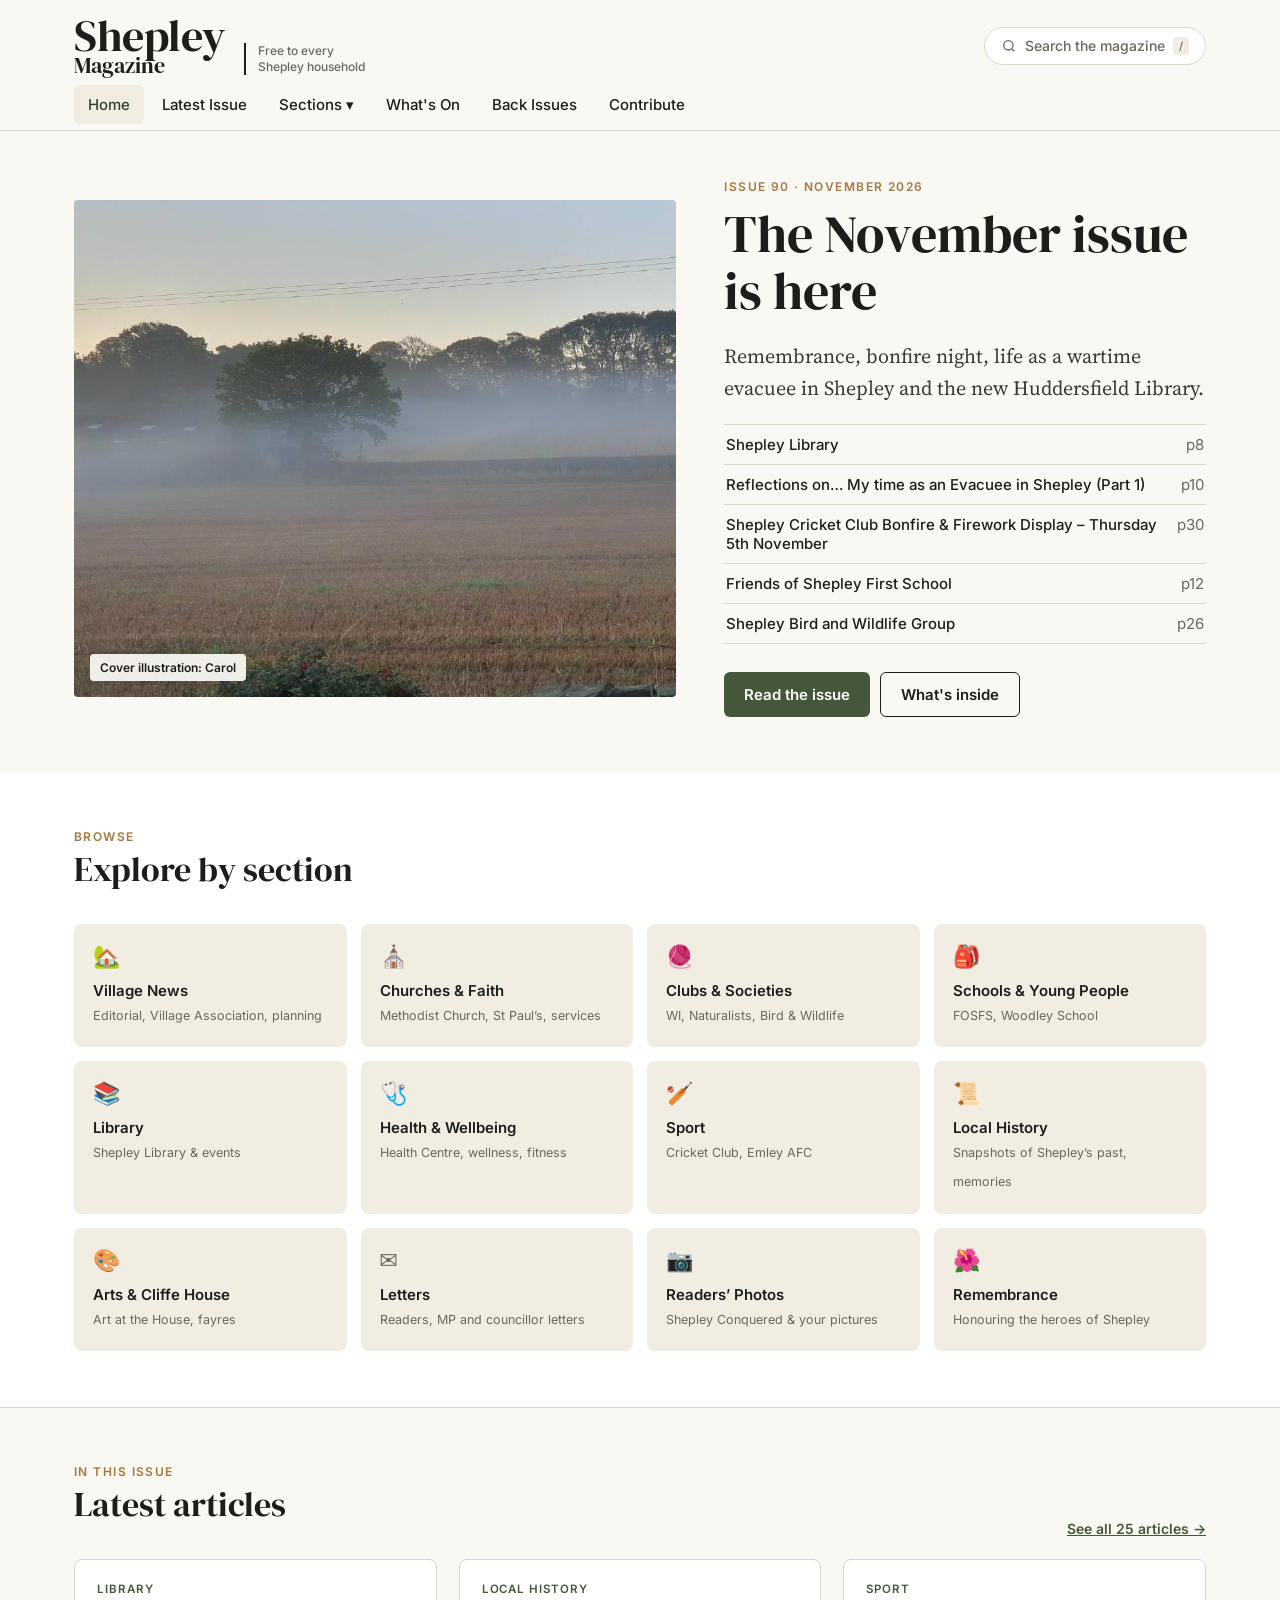
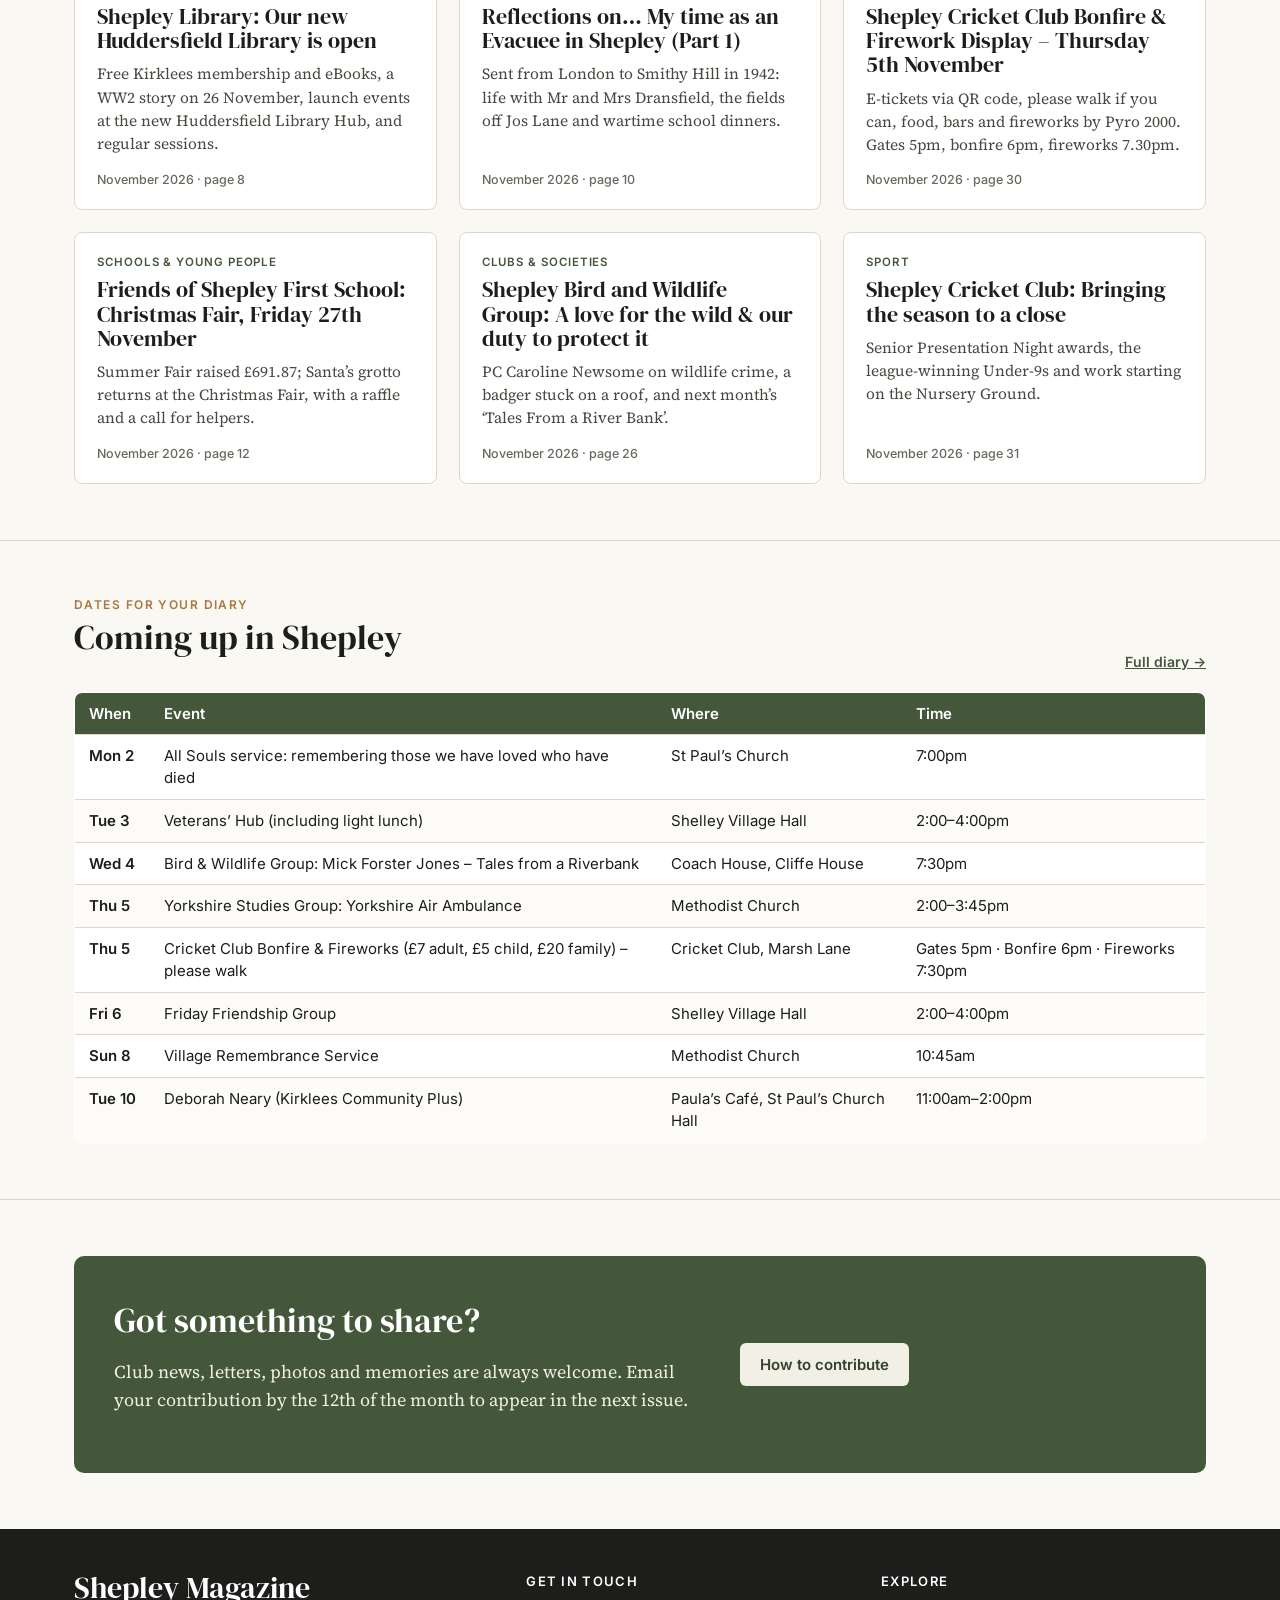
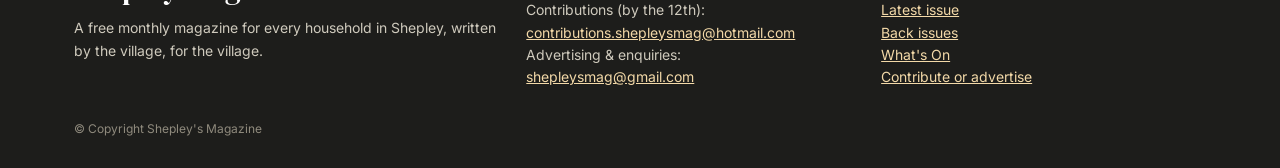
==== index.html @ e67d082a "Launch the Shepley Magazine website with the November 2026 issue Co-Authored-By: Claude Opus 5.5 <no" ====
<!DOCTYPE html>
<html lang="en-GB">
<head>
<meta charset="utf-8">
<meta name="viewport" content="width=device-width, initial-scale=1">
<title>Shepley Magazine</title>
<meta name="description" content="Shepley Magazine – the free monthly magazine for every household in Shepley. Read the latest issue, browse by section, search every article and see what's on in the village.">
<link rel="preconnect" href="https://fonts.googleapis.com">
<link rel="preconnect" href="https://fonts.gstatic.com" crossorigin>
<link href="https://fonts.googleapis.com/css2?family=DM+Serif+Display&family=Source+Serif+4:opsz,wght@8..60,400;8..60,600&family=Inter:wght@400;500;600&display=swap" rel="stylesheet">
<link rel="stylesheet" href="assets/site.css">
<script>window.SITE_BASE = ''; window.SITE_PREVIEW = false;</script>
</head>
<body>
<a class="skip" href="#app">Skip to content</a>
<header class="site">
  <div class="wrap">
    <div class="head-row">
      <a class="mast" href="#home">
        <div class="name">Shepley<small>Magazine</small></div>
        <div class="meta">Free to every<br>Shepley household</div>
      </a>
      <div class="head-tools">
        <button class="search-btn" id="openSearch" aria-label="Search the magazine">
          <svg width="16" height="16" viewBox="0 0 24 24" fill="none" stroke="currentColor" stroke-width="2" aria-hidden="true"><circle cx="11" cy="11" r="7"/><path d="m20 20-3.5-3.5"/></svg>
          <span class="lbl">Search the magazine</span><kbd>/</kbd>
        </button>
        <button class="burger" id="burger" aria-label="Menu">☰</button>
      </div>
    </div>
    <nav class="main" id="nav" aria-label="Main">
      <a href="#home" data-r="home">Home</a>
      <a href="#latest-issue" data-r="latest-issue">Latest Issue</a>
      <div class="dd" id="dd">
        <button id="ddBtn" aria-expanded="false" aria-controls="ddPanel">Sections ▾</button>
        <div class="dd-panel" id="ddPanel"></div>
      </div>
      <a href="#whats-on" data-r="whats-on">What's On</a>
      <a href="#archive" data-r="archive">Back Issues</a>
      <a href="#contribute" data-r="contribute">Contribute</a>
    </nav>
  </div>
</header>

<main id="app"><div class="wrap" style="padding:80px 24px;font-family:Inter,sans-serif;color:#6b675e">Loading…</div></main>

<footer class="site" id="footer"></footer>

<div class="overlay" id="overlay" aria-hidden="true">
  <div class="sbox" role="dialog" aria-label="Search">
    <div class="top">
      <svg width="20" height="20" viewBox="0 0 24 24" fill="none" stroke="#6b675e" stroke-width="2" aria-hidden="true"><circle cx="11" cy="11" r="7"/><path d="m20 20-3.5-3.5"/></svg>
      <input id="q" placeholder="Search articles, clubs, events… e.g. bonfire, library, cricket" autocomplete="off" aria-label="Search">
      <button class="x" id="closeSearch">Esc</button>
    </div>
    <div class="sfilters" id="sfilters"></div>
    <div class="sresults" id="sresults"></div>
    <div class="shint">↑ ↓ to move · Enter to open · Searches every article and every page of every issue</div>
  </div>
</div>

<script src="assets/site.js"></script>
</body>
</html>
---- assets/site.css ----
:root{
  --paper:#faf8f3; --paper2:#f1ede3; --ink:#1d1d1b; --muted:#6b675e; --line:#ddd7c9;
  --green:#45573a; --green-d:#33422a; --gold:#a8793f; --white:#fff;
  --serif:'DM Serif Display',Georgia,serif; --body:'Source Serif 4',Georgia,serif; --sans:'Inter',system-ui,sans-serif;
}
*{box-sizing:border-box}
html{scroll-behavior:smooth}
body{margin:0;background:var(--paper);color:var(--ink);font-family:var(--body);font-size:18px;line-height:1.6}
a{color:var(--green)}
img{max-width:100%;display:block}
.wrap{max-width:1180px;margin:0 auto;padding:0 24px}

/* Header */
header.site{background:var(--paper);border-bottom:1px solid var(--line);position:sticky;top:0;z-index:40}
.head-row{display:flex;align-items:center;justify-content:space-between;gap:20px;padding:16px 0 10px}
.mast{display:flex;align-items:flex-end;gap:18px;text-decoration:none;color:var(--ink)}
.mast .name{font-family:var(--serif);font-size:44px;line-height:.9;letter-spacing:-.5px}
.mast .name small{display:block;font-size:22px;letter-spacing:0}
.mast .meta{border-left:2px solid var(--ink);padding-left:12px;font:500 12px/1.35 var(--sans);color:var(--muted)}
.head-tools{display:flex;gap:10px;align-items:center}
.search-btn{display:flex;align-items:center;gap:8px;border:1px solid var(--line);background:var(--white);border-radius:999px;padding:9px 16px;font:500 14px var(--sans);color:var(--muted);cursor:pointer;min-width:220px}
.search-btn:hover{border-color:var(--green)}
.search-btn kbd{margin-left:auto;font:500 11px var(--sans);background:var(--paper2);border-radius:4px;padding:2px 6px}
.burger{display:none;border:1px solid var(--line);background:var(--white);border-radius:8px;padding:8px 10px;cursor:pointer}
nav.main{display:flex;gap:4px;padding-bottom:6px;font:500 15px var(--sans)}
nav.main > a, nav.main .dd > button{color:var(--ink);text-decoration:none;padding:10px 14px;border-radius:6px;background:none;border:0;font:inherit;cursor:pointer;display:flex;align-items:center;gap:6px}
nav.main > a:hover, nav.main .dd > button:hover, nav.main a.active{background:var(--paper2)}
nav.main a.active{color:var(--green-d)}
nav.main .dd > button.active{background:var(--paper2);color:var(--green-d)}
.dd{position:relative}
.dd-panel{display:none;position:absolute;left:0;top:100%;background:var(--white);border:1px solid var(--line);border-radius:10px;box-shadow:0 18px 40px rgba(0,0,0,.10);padding:18px;width:640px;grid-template-columns:1fr 1fr;gap:4px 18px;z-index:50}
.dd.open .dd-panel{display:grid}
.dd-panel a{display:block;text-decoration:none;color:var(--ink);padding:8px 10px;border-radius:6px}
.dd-panel a:hover{background:var(--paper2)}
.dd-panel a b{display:block;font:600 14px var(--sans)}
.dd-panel a span{display:block;font:400 12.5px/1.35 var(--sans);color:var(--muted)}

/* Generic */
main{min-height:70vh}
.eyebrow{font:600 12px var(--sans);letter-spacing:.12em;text-transform:uppercase;color:var(--gold)}
h1,h2,h3{font-family:var(--serif);font-weight:400;line-height:1.1;margin:.2em 0 .4em}
h1{font-size:52px} h2{font-size:34px} h3{font-size:23px}
.btn{display:inline-flex;align-items:center;gap:8px;background:var(--green);color:#fff;text-decoration:none;border:0;border-radius:6px;padding:12px 20px;font:600 15px var(--sans);cursor:pointer}
.btn:hover{background:var(--green-d)}
.btn.ghost{background:transparent;color:var(--ink);border:1px solid var(--ink)}
.btn.ghost:hover{background:var(--ink);color:#fff}
section.block{padding:56px 0;border-bottom:1px solid var(--line)}
.section-head{display:flex;justify-content:space-between;align-items:end;gap:20px;margin-bottom:22px}
.section-head a{font:600 14px var(--sans)}

/* Hero */
.hero{display:grid;grid-template-columns:1.25fr 1fr;gap:48px;align-items:center;padding:48px 0 56px}
.hero-img{position:relative;border-radius:4px;overflow:hidden;aspect-ratio:4/3.3;background:#ccc}
.hero-img img{width:100%;height:100%;object-fit:cover}
.hero-img .tag{position:absolute;left:16px;bottom:16px;background:rgba(250,248,243,.94);font:600 12px var(--sans);padding:6px 10px;border-radius:4px}
.hero p.lede{font-size:20px;color:#3b3934}
.featured{list-style:none;padding:0;margin:20px 0 28px;border-top:1px solid var(--line)}
.featured li{border-bottom:1px solid var(--line)}
.featured a{display:flex;justify-content:space-between;gap:12px;padding:10px 2px;text-decoration:none;color:var(--ink);font:500 15px var(--sans)}
.featured a:hover{color:var(--green)}
.featured em{font-style:normal;color:var(--muted);font-weight:400}
.hero .actions{display:flex;gap:10px;flex-wrap:wrap}

/* Cards */
.grid{display:grid;grid-template-columns:repeat(3,1fr);gap:22px}
.card{background:var(--white);border:1px solid var(--line);border-radius:8px;padding:22px;text-decoration:none;color:var(--ink);display:flex;flex-direction:column;gap:6px;transition:transform .15s, box-shadow .15s}
.card:hover{transform:translateY(-2px);box-shadow:0 10px 24px rgba(0,0,0,.07)}
.card .cat{font:600 11.5px var(--sans);letter-spacing:.08em;text-transform:uppercase;color:var(--green)}
.card h3{margin:2px 0 4px;font-size:22px}
.card p{margin:0;font-size:15.5px;color:#4a4740;line-height:1.5}
.card .foot{margin-top:auto;padding-top:10px;font:500 12.5px var(--sans);color:var(--muted)}
.sec-tiles{display:grid;grid-template-columns:repeat(4,1fr);gap:14px}
.sec-tile{background:var(--paper2);border-radius:8px;padding:18px;text-decoration:none;color:var(--ink);border:1px solid transparent}
.sec-tile:hover{border-color:var(--green);background:#ebe6d8}
.sec-tile .ico{font-size:22px}
.sec-tile b{display:block;font:600 15px var(--sans);margin-top:8px}
.sec-tile span{font:400 12.5px var(--sans);color:var(--muted)}

/* Diary */
table.diary{width:100%;border-collapse:collapse;font:400 15px/1.45 var(--sans);background:var(--white);border:1px solid var(--line);border-radius:8px;overflow:hidden}
.diary th{text-align:left;background:var(--green);color:#fff;font-weight:600;padding:10px 14px}
.diary td{padding:10px 14px;border-top:1px solid var(--line);vertical-align:top}
.diary td:first-child{white-space:nowrap;font-weight:600}
.diary tr:nth-child(even) td{background:#fcfbf8}
.tabs{display:flex;gap:6px;margin-bottom:16px}
.tabs button{font:600 14px var(--sans);border:1px solid var(--line);background:var(--white);padding:8px 14px;border-radius:999px;cursor:pointer}
.tabs button.on{background:var(--ink);color:#fff;border-color:var(--ink)}

/* Contribute band */
.band{background:var(--green);color:#f2efe6;border-radius:10px;padding:40px;display:grid;grid-template-columns:1.4fr 1fr;gap:30px;align-items:center}
.band h2{color:#fff}
.band .btn{background:#f2efe6;color:var(--green-d)}

/* Article */
.article{max-width:740px;margin:0 auto;padding:48px 0 70px}
.article .crumbs{font:500 13px var(--sans);color:var(--muted);margin-bottom:18px}
.article .crumbs a{color:var(--muted)}
.article h1{font-size:46px}
.article .byline{font:500 14px var(--sans);color:var(--muted);border-top:1px solid var(--line);border-bottom:1px solid var(--line);padding:10px 0;margin:14px 0 26px;display:flex;justify-content:space-between;gap:10px;flex-wrap:wrap}
.article .body p{margin:0 0 1.1em}
.article .pdf-note{background:var(--paper2);border-radius:8px;padding:16px 18px;font:400 14.5px/1.5 var(--sans);margin-top:30px;display:flex;justify-content:space-between;align-items:center;gap:16px;flex-wrap:wrap}
.chips{display:flex;flex-wrap:wrap;gap:6px;margin-top:20px}
.chip{font:500 12.5px var(--sans);background:var(--white);border:1px solid var(--line);padding:5px 10px;border-radius:999px;color:var(--ink);text-decoration:none;cursor:pointer}
.chip.on{background:var(--green);color:#fff;border-color:var(--green)}

/* Archive */
.issues{display:grid;grid-template-columns:repeat(4,1fr);gap:24px}
.issue{text-decoration:none;color:var(--ink)}
.issue .cov{aspect-ratio:612/859;background:var(--paper2);border:1px solid var(--line);border-radius:4px;overflow:hidden;display:flex;align-items:center;justify-content:center;font:500 13px var(--sans);color:var(--muted)}
.issue .cov img{width:100%;height:100%;object-fit:cover}
.issue b{display:block;margin-top:10px;font:600 15px var(--sans)}
.issue span{font:400 13px var(--sans);color:var(--muted)}

/* Search overlay */
.overlay{position:fixed;inset:0;background:rgba(29,29,27,.45);display:none;z-index:100;padding:6vh 16px}
.overlay.open{display:block}
.sbox{max-width:760px;margin:0 auto;background:var(--paper);border-radius:12px;box-shadow:0 30px 70px rgba(0,0,0,.3);overflow:hidden;display:flex;flex-direction:column;max-height:86vh}
.sbox .top{display:flex;align-items:center;gap:10px;padding:14px 18px;border-bottom:1px solid var(--line);background:var(--white)}
.sbox input{flex:1;border:0;outline:0;font:500 19px var(--sans);background:transparent;color:var(--ink)}
.sbox .x{border:0;background:var(--paper2);border-radius:6px;padding:6px 10px;font:600 12px var(--sans);cursor:pointer}
.sfilters{display:flex;gap:6px;flex-wrap:wrap;padding:12px 18px;border-bottom:1px solid var(--line)}
.sresults{overflow:auto;padding:8px 10px 14px}
.res{display:block;text-decoration:none;color:var(--ink);padding:12px 12px;border-radius:8px}
.res:hover,.res.sel{background:var(--paper2)}
.res .cat{font:600 11px var(--sans);letter-spacing:.08em;text-transform:uppercase;color:var(--green)}
.res b{display:block;font:600 16px var(--sans);margin:2px 0}
.res p{margin:0;font:400 14px/1.45 var(--sans);color:#555}
.res mark{background:#f3dfb4;color:inherit;padding:0 1px;border-radius:2px}
.sempty{padding:30px;text-align:center;font:400 15px var(--sans);color:var(--muted)}
.shint{padding:10px 18px;font:400 12px var(--sans);color:var(--muted);border-top:1px solid var(--line);background:var(--white)}

footer.site{background:var(--ink);color:#cfcabd;font:400 14px/1.6 var(--sans);padding:44px 0 30px;margin-top:0}
footer .cols{display:grid;grid-template-columns:1.3fr 1fr 1fr;gap:30px}
footer h4{font:600 13px var(--sans);letter-spacing:.1em;text-transform:uppercase;color:#fff;margin:0 0 10px}
footer a{color:#f3d9a8}
footer .small{margin-top:30px;font-size:12px;color:#8f8a7d}

@media (max-width:900px){
  .hero,.band{grid-template-columns:1fr}
  .grid{grid-template-columns:1fr 1fr}
  .sec-tiles,.issues{grid-template-columns:1fr 1fr}
  footer .cols{grid-template-columns:1fr}
  h1{font-size:40px}
  nav.main{display:none;flex-direction:column;padding:8px 0 14px}
  nav.main.open{display:flex}
  .dd-panel{position:static;width:auto;grid-template-columns:1fr;box-shadow:none;border:0;padding:0 0 0 10px}
  .burger{display:block}
  .search-btn{min-width:0}
  .search-btn .lbl,.search-btn kbd{display:none}
  .mast .meta{display:none}
}
@media (max-width:560px){ .grid{grid-template-columns:1fr} .mast .name{font-size:36px} .diary td:nth-child(3){display:none} }

/* Real-site additions */
.issue-layout{display:grid;grid-template-columns:280px 1fr;gap:44px}
.cov-missing{display:flex;align-items:center;justify-content:center;height:100%;font:500 13px var(--sans);color:var(--muted);text-align:center;padding:10px}
.hero-img.no-photo{background:linear-gradient(135deg,#d9d2bf,#b8ad92)}
.res .pg{font:500 11px var(--sans);color:var(--muted);margin-left:6px;text-transform:none;letter-spacing:0}
.skip{position:absolute;left:-999px}.skip:focus{left:10px;top:10px;background:#fff;padding:8px 12px;z-index:999}
@media(max-width:800px){.issue-layout{grid-template-columns:1fr}}
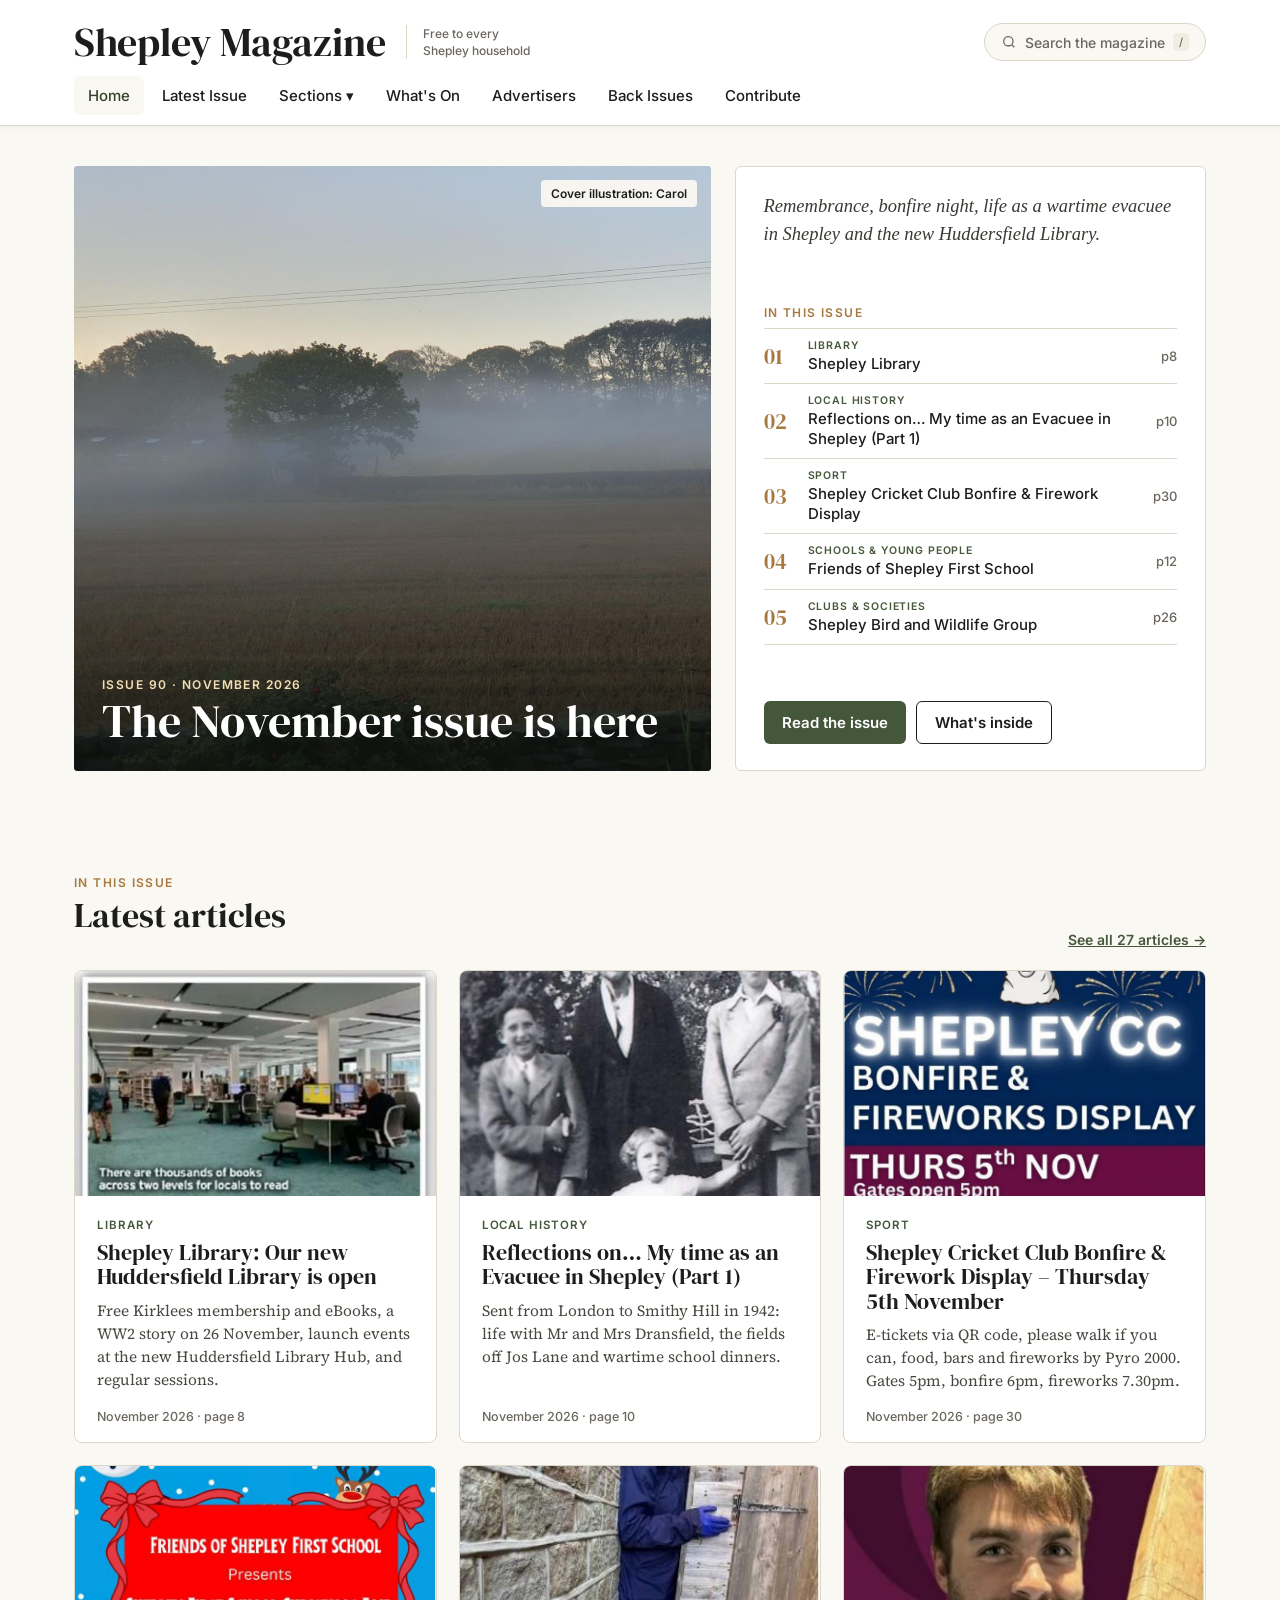
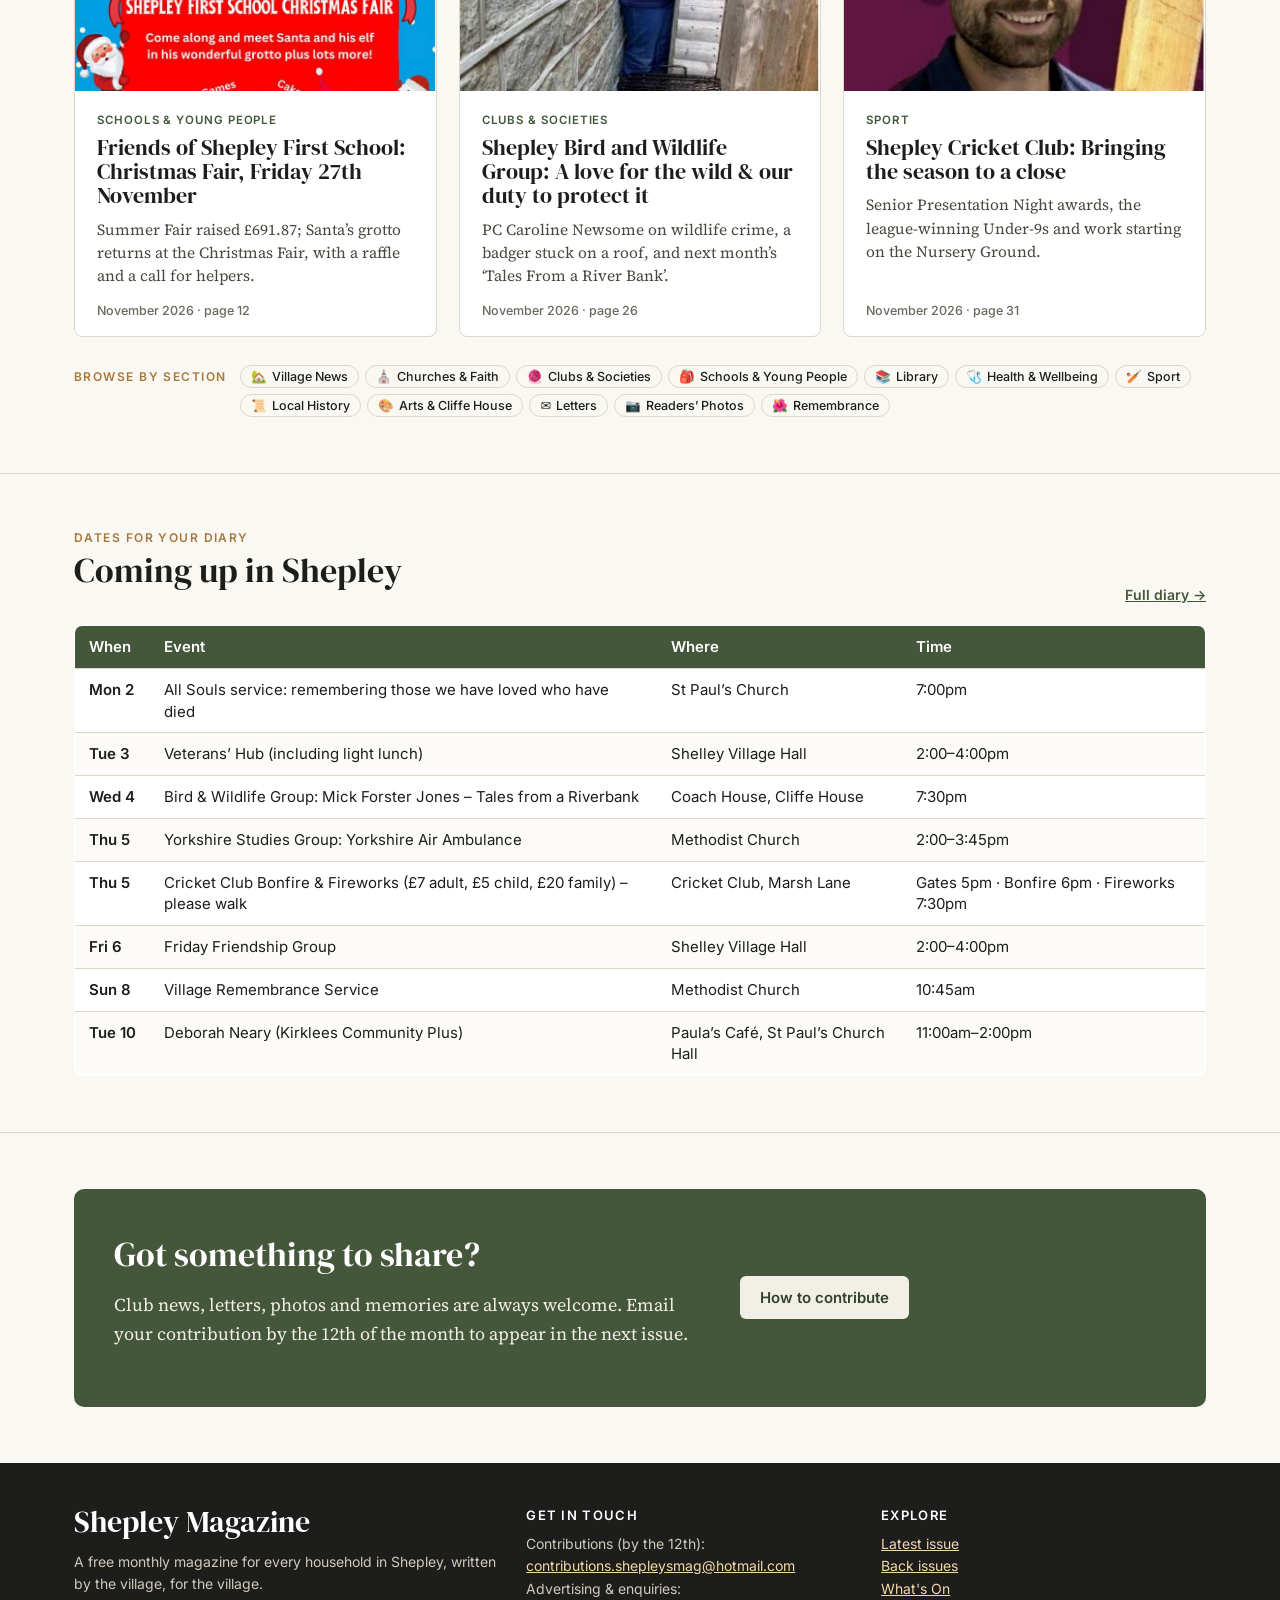
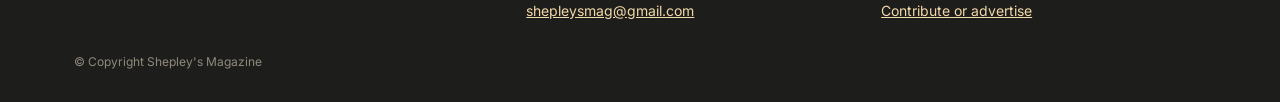
==== commit e7999415: "Publish preview to the live site Header, cover layout, full articles and photos, A–Z advertisers, ph" ====
--- a/index.html
+++ b/index.html
@@ -25,7 +25,7 @@
           <svg width="16" height="16" viewBox="0 0 24 24" fill="none" stroke="currentColor" stroke-width="2" aria-hidden="true"><circle cx="11" cy="11" r="7"/><path d="m20 20-3.5-3.5"/></svg>
           <span class="lbl">Search the magazine</span><kbd>/</kbd>
         </button>
-        <button class="burger" id="burger" aria-label="Menu">☰</button>
+        <button class="burger" id="burger" aria-label="Menu" aria-expanded="false"><span class="burger-ico" aria-hidden="true"><i></i><i></i><i></i></span><span class="burger-lbl">Menu</span></button>
       </div>
     </div>
     <nav class="main" id="nav" aria-label="Main">
@@ -36,6 +36,7 @@
         <div class="dd-panel" id="ddPanel"></div>
       </div>
       <a href="#whats-on" data-r="whats-on">What's On</a>
+      <a href="#advertisers" data-r="advertisers">Advertisers</a>
       <a href="#archive" data-r="archive">Back Issues</a>
       <a href="#contribute" data-r="contribute">Contribute</a>
     </nav>
--- a/assets/site.css
+++ b/assets/site.css
@@ -159,3 +159,194 @@
 .skip{position:absolute;left:-999px}.skip:focus{left:10px;top:10px;background:#fff;padding:8px 12px;z-index:999}
 @media(max-width:800px){.issue-layout{grid-template-columns:1fr}}
 
+
+/* Compact section strip (home page) */
+.sec-strip{display:flex;align-items:baseline;gap:14px;margin-top:28px}
+.sec-strip-label{font:600 12px var(--sans);letter-spacing:.12em;text-transform:uppercase;color:var(--gold);white-space:nowrap}
+.sec-chips{display:flex;flex-wrap:wrap;gap:6px}
+.sec-chip{display:inline-flex;align-items:center;gap:5px;font:500 12.5px var(--sans);color:var(--ink);text-decoration:none;background:var(--paper);border:1px solid var(--line);border-radius:999px;padding:3px 10px;transition:border-color .15s,background .15s}
+.sec-chip:hover{border-color:var(--green);background:var(--paper2);color:var(--green-d)}
+@media(max-width:900px){.sec-strip{flex-direction:column;gap:8px}}
+@media(max-width:600px){.section-head{flex-direction:column;align-items:flex-start;gap:6px}}
+
+/* Photos */
+.card.has-img{padding:0;overflow:hidden}
+.card.has-img > *:not(.card-img){margin-left:22px;margin-right:22px}
+.card.has-img .cat{margin-top:16px}
+.card.has-img .foot{margin-bottom:18px}
+.card-img{display:block;aspect-ratio:16/10;overflow:hidden;background:var(--paper2)}
+.card-img img{width:100%;height:100%;object-fit:cover;transition:transform .3s}
+.card:hover .card-img img{transform:scale(1.03)}
+.article figure{margin:0}
+.article .hero-fig{margin:0 0 28px}
+.article .hero-fig img{width:100%;max-height:520px;object-fit:cover;border-radius:6px}
+.article figcaption{font:400 13px/1.45 var(--sans);color:var(--muted);margin-top:6px}
+.article .zoom{all:unset;cursor:zoom-in;display:block;width:100%}
+.article .zoom img{display:block;width:100%}
+.gallery{display:grid;grid-template-columns:repeat(auto-fill,minmax(200px,1fr));gap:14px;margin:30px 0 10px}
+.gallery img{aspect-ratio:4/3;object-fit:cover;border-radius:6px}
+.gallery.big{grid-template-columns:repeat(auto-fill,minmax(300px,1fr))}
+.gallery.big img{aspect-ratio:auto;max-height:420px;object-fit:cover}
+.article .body h3{font-size:25px;margin:1.4em 0 .4em}
+.article .body ul{padding-left:22px;margin:0 0 1.1em}
+.article .body li{margin:.25em 0}
+.article .body .signoff{font-style:italic;color:var(--muted);text-align:right}
+.article .body a{word-break:break-word}
+#lightbox{position:fixed;inset:0;background:rgba(20,20,18,.92);z-index:300;display:none;align-items:center;justify-content:center;padding:30px}
+#lightbox.open{display:flex}
+#lightbox figure{margin:0;max-width:92vw;max-height:88vh;text-align:center}
+#lightbox img{max-width:92vw;max-height:80vh;object-fit:contain;border-radius:4px}
+#lightbox figcaption{color:#e9e5da;font:400 14px var(--sans);margin-top:10px}
+#lightbox button{position:absolute;background:rgba(255,255,255,.12);color:#fff;border:0;border-radius:50%;width:46px;height:46px;font-size:28px;line-height:1;cursor:pointer}
+#lightbox .lb-x{top:18px;right:18px}
+#lightbox .lb-prev{left:18px;top:50%;transform:translateY(-50%)}
+#lightbox .lb-next{right:18px;top:50%;transform:translateY(-50%)}
+.card-img img{object-position:center 30%}
+@media(max-width:600px){.article .hero-fig img{max-height:340px}.gallery{grid-template-columns:1fr 1fr;gap:10px}.gallery.big{grid-template-columns:1fr}}
+
+/* Tidier header: masthead on one line */
+.head-row{padding:22px 0 14px}
+.mast{align-items:center;gap:20px}
+.mast .name{font-size:40px;line-height:1;letter-spacing:-.3px;white-space:nowrap}
+.mast .name small{display:inline;font-size:inherit;margin-left:.22em}
+.mast .meta{border-left:1px solid var(--line);padding-left:16px;line-height:1.45}
+nav.main{padding-bottom:10px}
+@media(max-width:900px){.mast .name{font-size:30px}.head-row{padding:16px 0 12px}}
+@media(max-width:420px){.mast .name{font-size:26px}}
+
+/* Hero: heading over the photo, side column matches photo height */
+.hero2{align-items:stretch}
+.hero2 .hero-img{aspect-ratio:auto;height:100%;min-height:440px}
+.hero2 .hero-img::after{content:"";position:absolute;inset:0;background:linear-gradient(0deg,rgba(15,18,12,.78) 0%,rgba(15,18,12,.35) 38%,rgba(15,18,12,0) 62%);pointer-events:none}
+.hero2 .hero-over{position:absolute;left:28px;right:28px;bottom:26px;z-index:2;color:#fff}
+.hero2 .hero-over h1{color:#fff;font-size:50px;line-height:1.02;margin:6px 0 0}
+.eyebrow-light{font:600 12px var(--sans);letter-spacing:.12em;text-transform:uppercase;color:#f3dfb4}
+.hero2 .hero-img .tag{left:auto;right:14px;bottom:auto;top:14px;z-index:2}
+.hero2 .hero-side{display:flex;flex-direction:column;justify-content:space-between;gap:16px}
+.hero2 .hero-side .lede{margin:0;font-size:20px;line-height:1.5}
+.hero2 .featured{margin:0}
+.hero2 .actions{margin:0}
+@media(max-width:900px){.hero2 .hero-img{min-height:380px}.hero2 .hero-over h1{font-size:38px}}
+.hero2 .hero-img{min-height:420px;height:auto;position:relative}
+.hero2 .hero-img > img{position:absolute;inset:0;width:100%;height:100%;object-fit:cover}
+.hero2 .hero-side{justify-content:flex-start;gap:22px}
+.hero2 .hero-side .actions{margin-top:auto}
+.hero2{padding:40px 0 48px}
+.hero2 .hero-img{min-height:360px}
+.hero2 .hero-over h1{font-size:46px;text-wrap:balance}
+
+/* Advertisers */
+.ad-pages{display:grid;grid-template-columns:repeat(auto-fill,minmax(280px,1fr));gap:22px;margin-top:26px}
+.ad-pages figure{margin:0}
+.ad-pages .zoom{all:unset;cursor:zoom-in;display:block;width:100%;border:1px solid var(--line);border-radius:6px;overflow:hidden;background:#fff;transition:box-shadow .15s,transform .15s}
+.ad-pages .zoom:hover{box-shadow:0 12px 28px rgba(0,0,0,.12);transform:translateY(-2px)}
+.ad-pages img{display:block;width:100%;height:auto}
+.ad-pages figcaption{font:500 13px var(--sans);color:var(--muted);margin-top:8px}
+.band a{color:#fff}
+#lightbox img{cursor:zoom-in}
+#lightbox.zoomed{align-items:flex-start;overflow:auto}
+#lightbox.zoomed figure{max-width:none;max-height:none}
+#lightbox.zoomed img{max-width:none;max-height:none;width:min(1500px,200vw);cursor:zoom-out}
+
+/* A–Z advertisers */
+.adv-tools{position:sticky;top:0;z-index:5;background:var(--paper);padding:14px 0 12px;margin:18px 0 6px;border-bottom:1px solid var(--line)}
+#advQ{width:100%;max-width:560px;font:500 16px var(--sans);padding:11px 16px;border:1px solid var(--line);border-radius:999px;background:var(--white);outline:none}
+#advQ:focus{border-color:var(--green)}
+.adv-cats{display:flex;flex-wrap:wrap;gap:6px;margin:12px 0}
+.az{display:flex;flex-wrap:wrap;gap:2px;font:600 14px var(--sans)}
+.az a,.az span{display:inline-flex;align-items:center;justify-content:center;width:28px;height:28px;border-radius:5px}
+.az a{color:var(--green-d);text-decoration:none;background:var(--white);border:1px solid var(--line)}
+.az a:hover{background:var(--green);color:#fff;border-color:var(--green)}
+.az span{color:#c9c3b4}
+.adv-letter{font-size:40px;margin:34px 0 14px;color:var(--gold);border-bottom:1px solid var(--line);padding-bottom:6px}
+.adv-grid{display:grid;grid-template-columns:repeat(auto-fill,minmax(320px,1fr));gap:18px}
+.adv{display:flex;flex-direction:column;background:var(--white);border:1px solid var(--line);border-radius:8px;overflow:hidden}
+.adv-img{all:unset;cursor:zoom-in;display:flex;align-items:center;justify-content:center;background:#f4f1ea;height:210px;border-bottom:1px solid var(--line)}
+.adv-img img{max-width:100%;max-height:210px;object-fit:contain;display:block}
+.adv-body{padding:16px 18px 18px;display:flex;flex-direction:column;gap:4px;flex:1}
+.adv-cat{font:600 11px var(--sans);letter-spacing:.08em;text-transform:uppercase;color:var(--green)}
+.adv h3{font-size:21px;margin:2px 0 2px}
+.adv p{margin:0;font-size:15.5px;line-height:1.45;color:#4a4740}
+.adv-links{display:flex;flex-wrap:wrap;gap:8px;margin-top:auto;padding-top:12px}
+.adv-links a{font:600 13px var(--sans);text-decoration:none;color:var(--green-d);border:1px solid var(--line);border-radius:999px;padding:5px 12px}
+.adv-links a:hover{border-color:var(--green);background:var(--paper)}
+.adv-links .adv-tel{background:var(--green);color:#fff;border-color:var(--green)}
+.adv-links .adv-tel:hover{background:var(--green-d)}
+.adv-pages-wrap{margin-top:44px;font:500 15px var(--sans)}
+.adv-pages-wrap summary{cursor:pointer;color:var(--green-d)}
+@media(max-width:600px){.adv-grid{grid-template-columns:1fr}.az a,.az span{width:24px;height:24px;font-size:12px}}
+
+.adv.flash{animation:advflash 2.4s ease}
+@keyframes advflash{0%,40%{box-shadow:0 0 0 4px var(--gold)}100%{box-shadow:0 0 0 0 transparent}}
+@media(max-width:700px){.adv-tools{position:static}}
+.adv-tools{position:static}
+
+/* Show the whole cover photo, uncropped and larger */
+.hero2{grid-template-columns:1.45fr 1fr;gap:44px;align-items:stretch}
+.hero2 .hero-img{aspect-ratio:1600/1521;min-height:0;height:auto}
+.hero2 .hero-img > img{object-fit:contain;background:#d8d4c8}
+.hero2 .hero-side{justify-content:space-between;gap:20px}
+.hero2 .hero-side .lede{font-size:21px}
+.hero2 .featured a{padding:12px 2px}
+@media(max-width:900px){.hero2{grid-template-columns:1fr}}
+
+.hero2 .hero-side .actions{margin-top:0}
+.hero-list-label{font:600 12px var(--sans);letter-spacing:.12em;text-transform:uppercase;color:var(--gold);margin-bottom:8px}
+.hero2 .featured a{padding:13px 2px;font-size:15.5px}
+
+/* Hero v3: photo defines the height; text in a neat panel beside it */
+.hero2{grid-template-columns:minmax(0,1.35fr) minmax(0,1fr);gap:24px;align-items:start}
+.hero2 .hero-img{width:100%;aspect-ratio:1600/1521;height:auto}
+.hero2 .hero-side{height:0;min-height:100%;background:var(--white);border:1px solid var(--line);border-radius:6px;padding:26px 28px;justify-content:space-between;gap:14px;overflow:hidden}
+.hero2 .hero-side .lede{font-size:18.5px;line-height:1.5;font-style:italic;color:#3b3934}
+.hl-list{list-style:none;margin:0;padding:0;border-top:1px solid var(--line)}
+.hl-list li{border-bottom:1px solid var(--line)}
+.hl-list a{display:grid;grid-template-columns:34px 1fr auto;align-items:center;gap:10px;padding:10px 0;text-decoration:none;color:var(--ink)}
+.hl-list a:hover .hl-t{color:var(--green)}
+.hl-n{font-family:var(--serif);font-size:22px;color:var(--gold);line-height:1}
+.hl-t{font:500 15px/1.3 var(--sans)}
+.hl-t small{display:block;font:600 10.5px var(--sans);letter-spacing:.08em;text-transform:uppercase;color:var(--green);margin-bottom:2px}
+.hl-p{font:500 13px var(--sans);color:var(--muted)}
+.hero2 .actions .btn{padding:11px 18px}
+@media(max-width:900px){.hero2{grid-template-columns:1fr}.hero2 .hero-side{height:auto;min-height:0}}
+
+/* Phone: hero photo at its natural size (no gap) */
+@media(max-width:900px){
+  .hero2{gap:16px;padding:20px 0 36px}
+  .hero2 .hero-img{aspect-ratio:auto;min-height:0;height:auto}
+  .hero2 .hero-img > img{position:static;display:block;width:100%;height:auto}
+  .hero2 .hero-over{left:20px;right:20px;bottom:18px}
+  .hero2 .hero-over h1{font-size:34px}
+  .hero2 .hero-side{padding:20px 20px}
+}
+/* Phone: a menu button that stands out, and a clearer menu */
+.burger{align-items:center;gap:8px;background:var(--green);color:#fff;border:0;border-radius:999px;padding:10px 16px 10px 14px;font:600 15px var(--sans);cursor:pointer}
+.burger:hover{background:var(--green-d)}
+.burger-ico{display:inline-flex;flex-direction:column;gap:3px;width:16px}
+.burger-ico i{display:block;height:2px;background:#fff;border-radius:2px;transition:transform .2s,opacity .2s}
+.burger.open .burger-ico i:nth-child(1){transform:translateY(5px) rotate(45deg)}
+.burger.open .burger-ico i:nth-child(2){opacity:0}
+.burger.open .burger-ico i:nth-child(3){transform:translateY(-5px) rotate(-45deg)}
+@media(max-width:900px){
+  .burger{display:inline-flex}
+  .search-btn{padding:10px 12px}
+  nav.main{margin:0 -24px;padding:6px 0 10px;background:var(--white);border-top:1px solid var(--line);box-shadow:0 14px 24px rgba(0,0,0,.08)}
+  nav.main > a, nav.main .dd > button{font-size:17px;padding:14px 24px;border-radius:0;border-bottom:1px solid var(--paper2);width:100%;justify-content:space-between}
+  nav.main a.active, nav.main .dd > button.active{background:var(--paper2);box-shadow:inset 4px 0 0 var(--green)}
+  .dd-panel{padding:4px 0 8px 24px;background:var(--paper)}
+  .dd-panel a{padding:10px 14px}
+  .dd-panel a span{display:none}
+}
+@media(max-width:420px){.mast .name{font-size:24px}.head-tools{gap:8px}}
+/* Tighter spacing between home sections */
+.hero2 + * , .hero + *{margin-top:0}
+@media(max-width:900px){
+  .hero2{padding-bottom:8px}
+  section.block{padding:32px 0}
+  .section-head{margin-bottom:16px}
+  .section-head h2{margin-bottom:0}
+}
+/* White header bar */
+header.site{background:#fff;border-bottom:1px solid var(--line);box-shadow:0 2px 10px rgba(0,0,0,.04)}
+nav.main > a:hover, nav.main .dd > button:hover, nav.main a.active, nav.main .dd > button.active{background:var(--paper)}
+.search-btn{background:var(--paper)}
